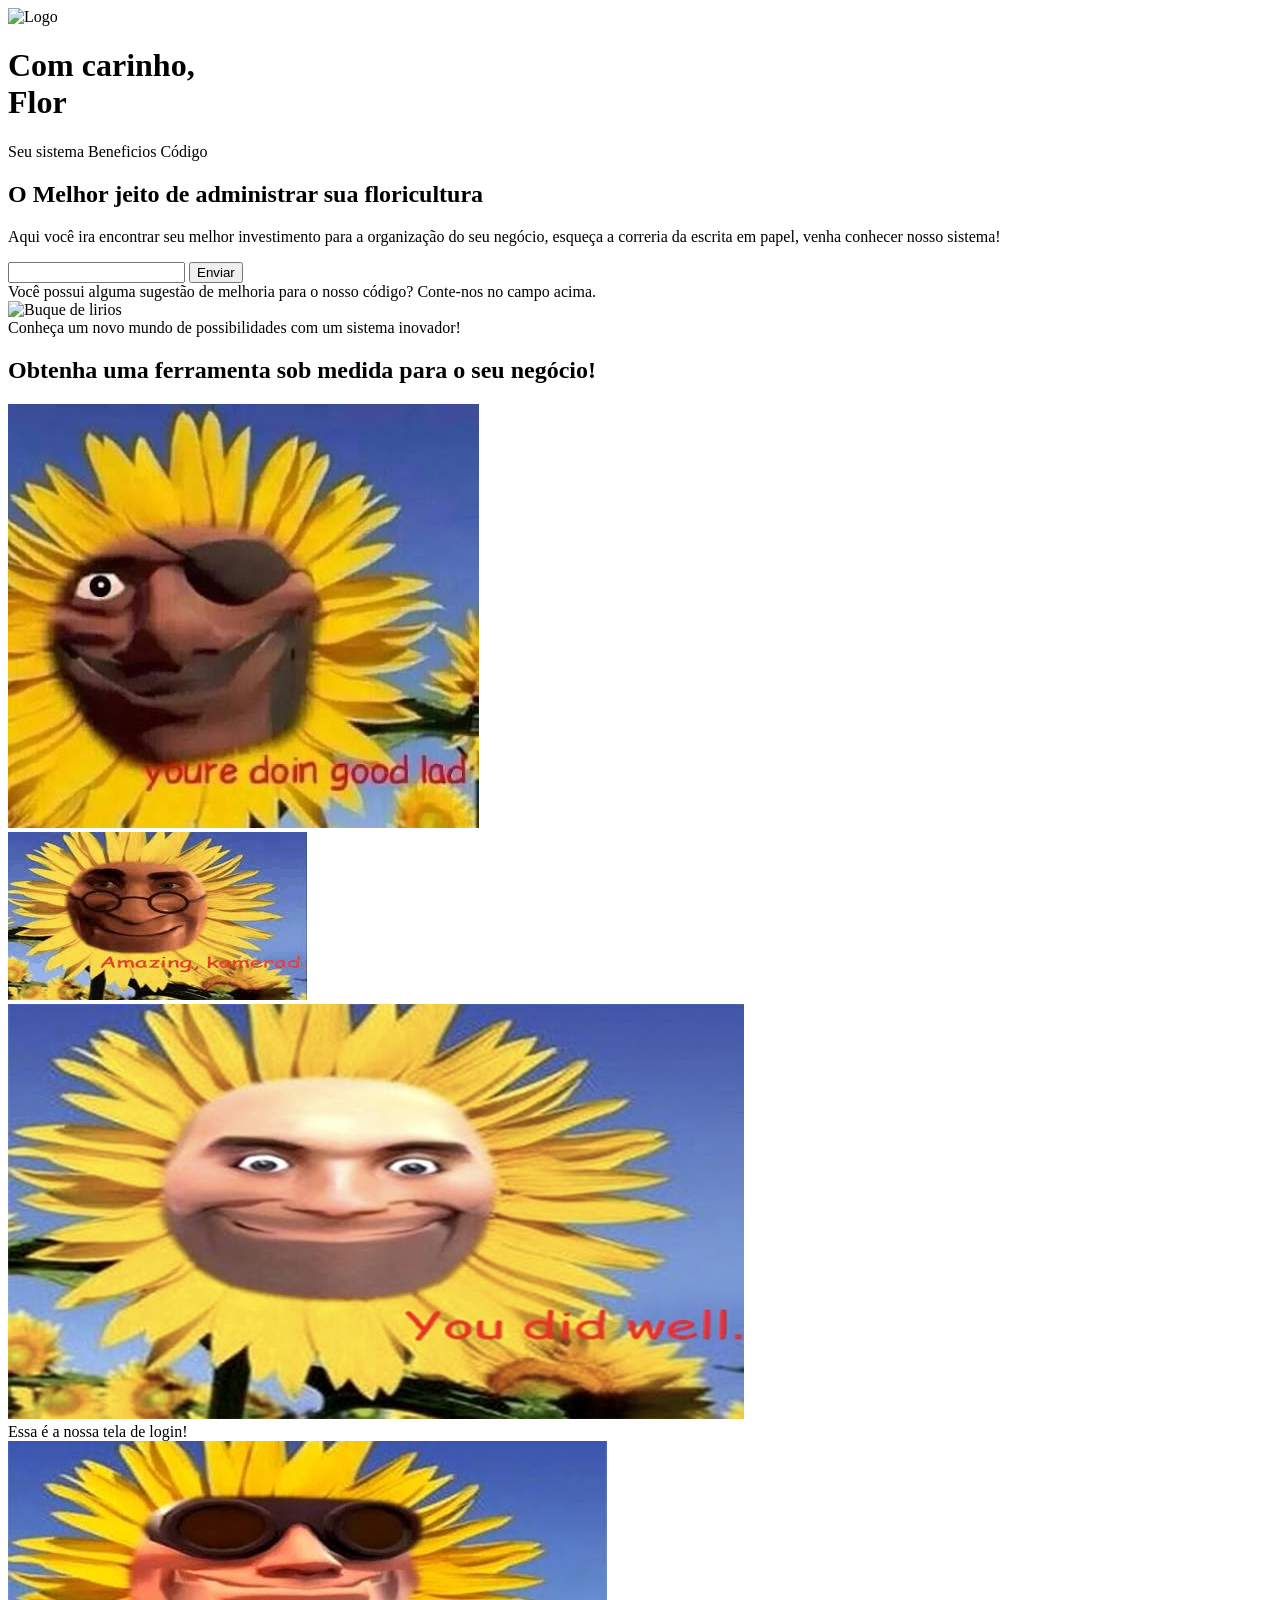
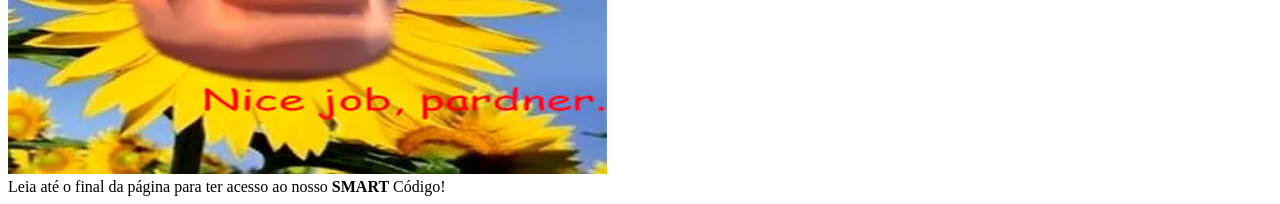
==== landingpage/index.html @ f43333c4 "UPDATE index.html AND landpage.css" ====
<!DOCTYPE html>
<html lang="pt-br">
<head>
    <link rel="stylesheet" href="landpage.css">
    <meta charset="UTF-8">
    <meta name="viewport" content="width=device-width, initial-scale=1.0">
    <title>Com carinho, flor</title>
</head>
<body>
    <header>
      <div class="logo">
        <img src="Rectangle 11.png" alt="Logo">
        <h1>Com carinho,<br> Flor</h1>
      </div>
      <nav>
        <span>Seu sistema</span>
        <span>Beneficios</span>
        <span>Código</span>
      </nav>
      <div></div>
    </header>

    <main>
      <section class="section1">
        <div class="left-beef">
          <h2>O Melhor jeito de administrar sua floricultura</h2>
          <p>
            Aqui você ira encontrar seu melhor investimento para a organização do seu negócio, esqueça a correria da escrita em papel, venha conhecer nosso sistema!
          </p>
          <div class="enviar">
            <input type="text" name="" id="">
            <button>Enviar</button>
          </div>
          <span>Você possui alguma sugestão de melhoria para o nosso código? Conte-nos no campo acima.</span>
        </div>
        <img src="Buque.png" alt="Buque de lirios">
      </section>

      <span class="faixa">Conheça um novo mundo de possibilidades com um sistema inovador!</span>

      <section class="section2">
        <div class="aliamento-horizontal">
          <h2 >Obtenha uma ferramenta sob medida para o seu negócio!</h2>
          <div class="img-conteiner-alt"><img src="placeholders/placeholder.jpg" ></div>
        </div>
        <div class="aliamento-vertical separador-vertical">

          <div class="img-conteiner">
            <img src="placeholders/medic.png">
          </div>
          
          <div class="img-conteiner anchor1">
            <img src="placeholders/placeholder.png">
          </div>

          <div class="back login bg-pecego"> <span>Essa é a nossa tela de login!</span></div>

          <div class="img-conteiner">
            <img src="placeholders/images.jpg">
          </div>
          <div class="back smart">
            <span>Leia até o final da página para ter acesso ao nosso <b>SMART</b> Código!</span>
          </div>
        </div>
      </section>
      <footer>

      </footer>
    </main>
</body>
</html>
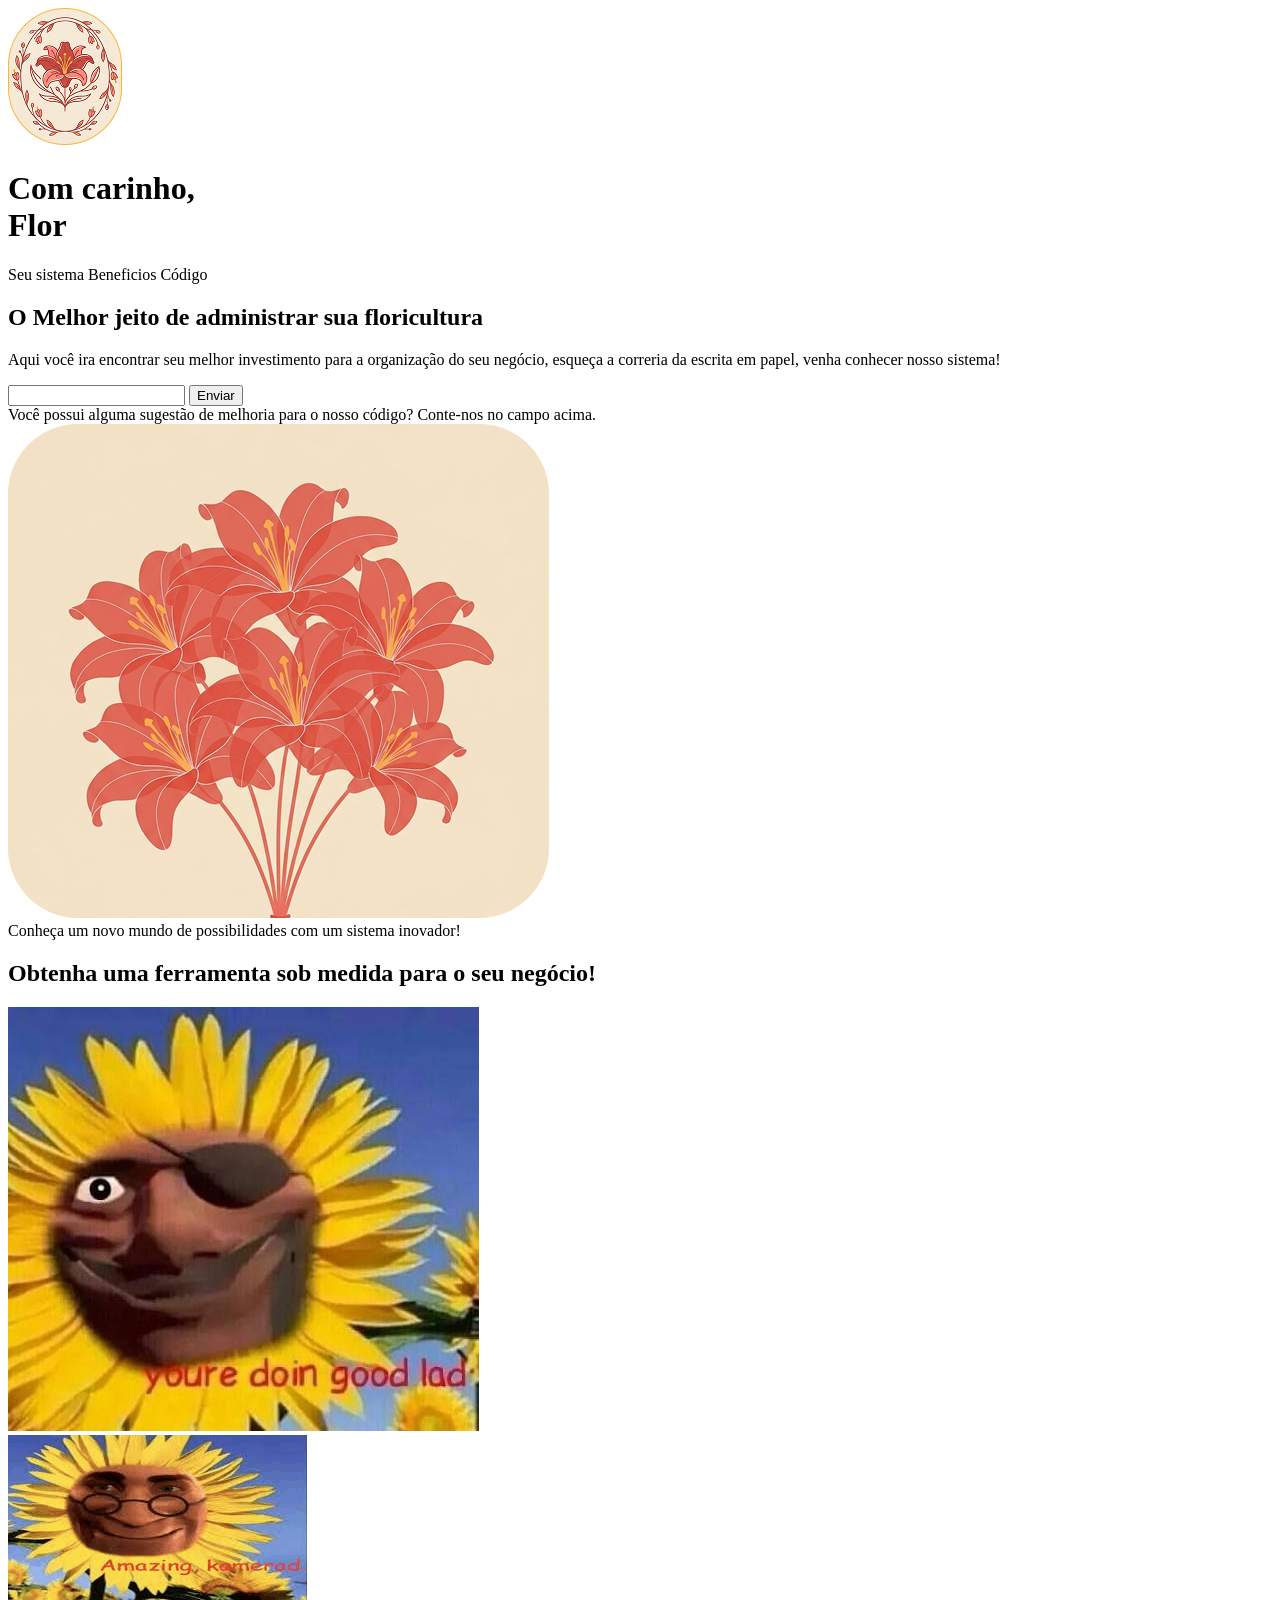
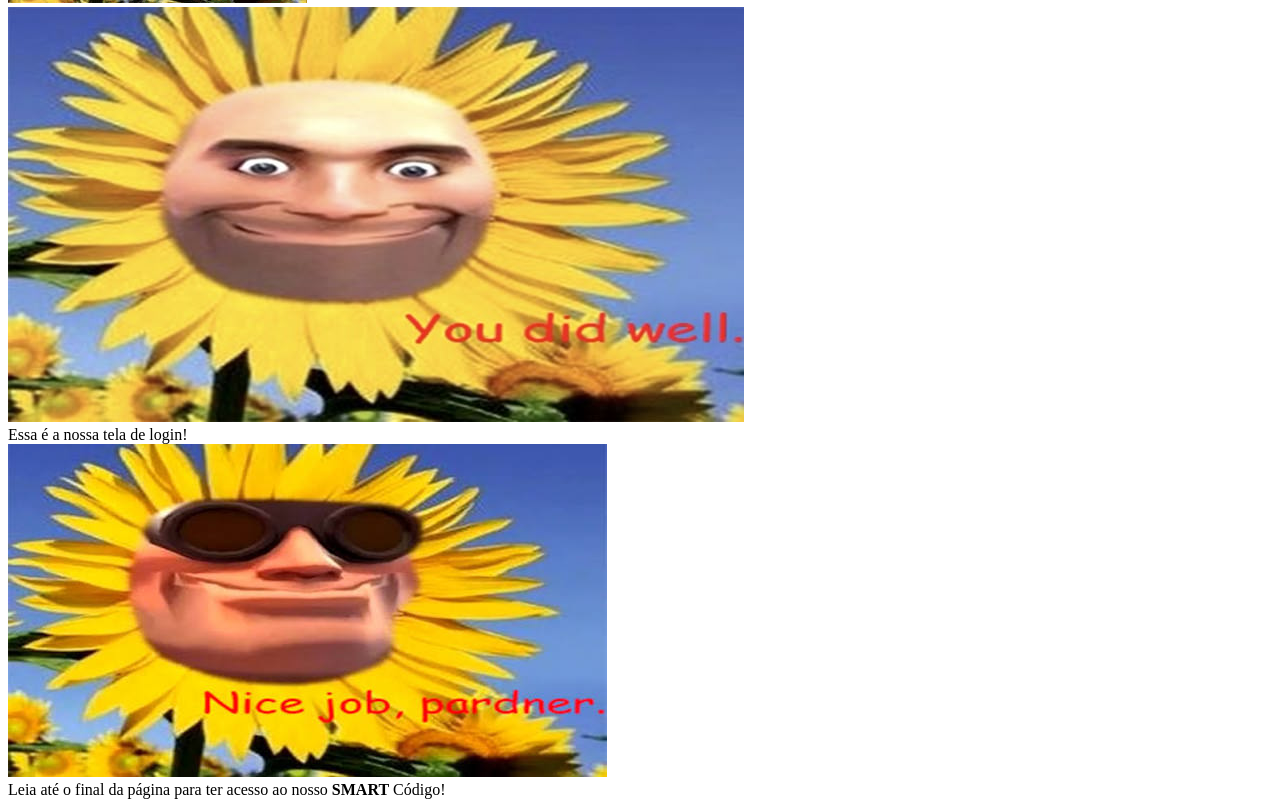
==== commit 21d4ed24: "placeholders" ====
--- a/landingpage/index.html
+++ b/landingpage/index.html
@@ -9,7 +9,7 @@
 <body>
     <header>
       <div class="logo">
-        <img src="Rectangle 11.png" alt="Logo">
+        <img src="images/Rectangle 11.png" alt="Logo">
         <h1>Com carinho,<br> Flor</h1>
       </div>
       <nav>
@@ -33,7 +33,7 @@
           </div>
           <span>Você possui alguma sugestão de melhoria para o nosso código? Conte-nos no campo acima.</span>
         </div>
-        <img src="Buque.png" alt="Buque de lirios">
+        <img src="images/Buque.png" alt="Buque de lirios">
       </section>
 
       <span class="faixa">Conheça um novo mundo de possibilidades com um sistema inovador!</span>
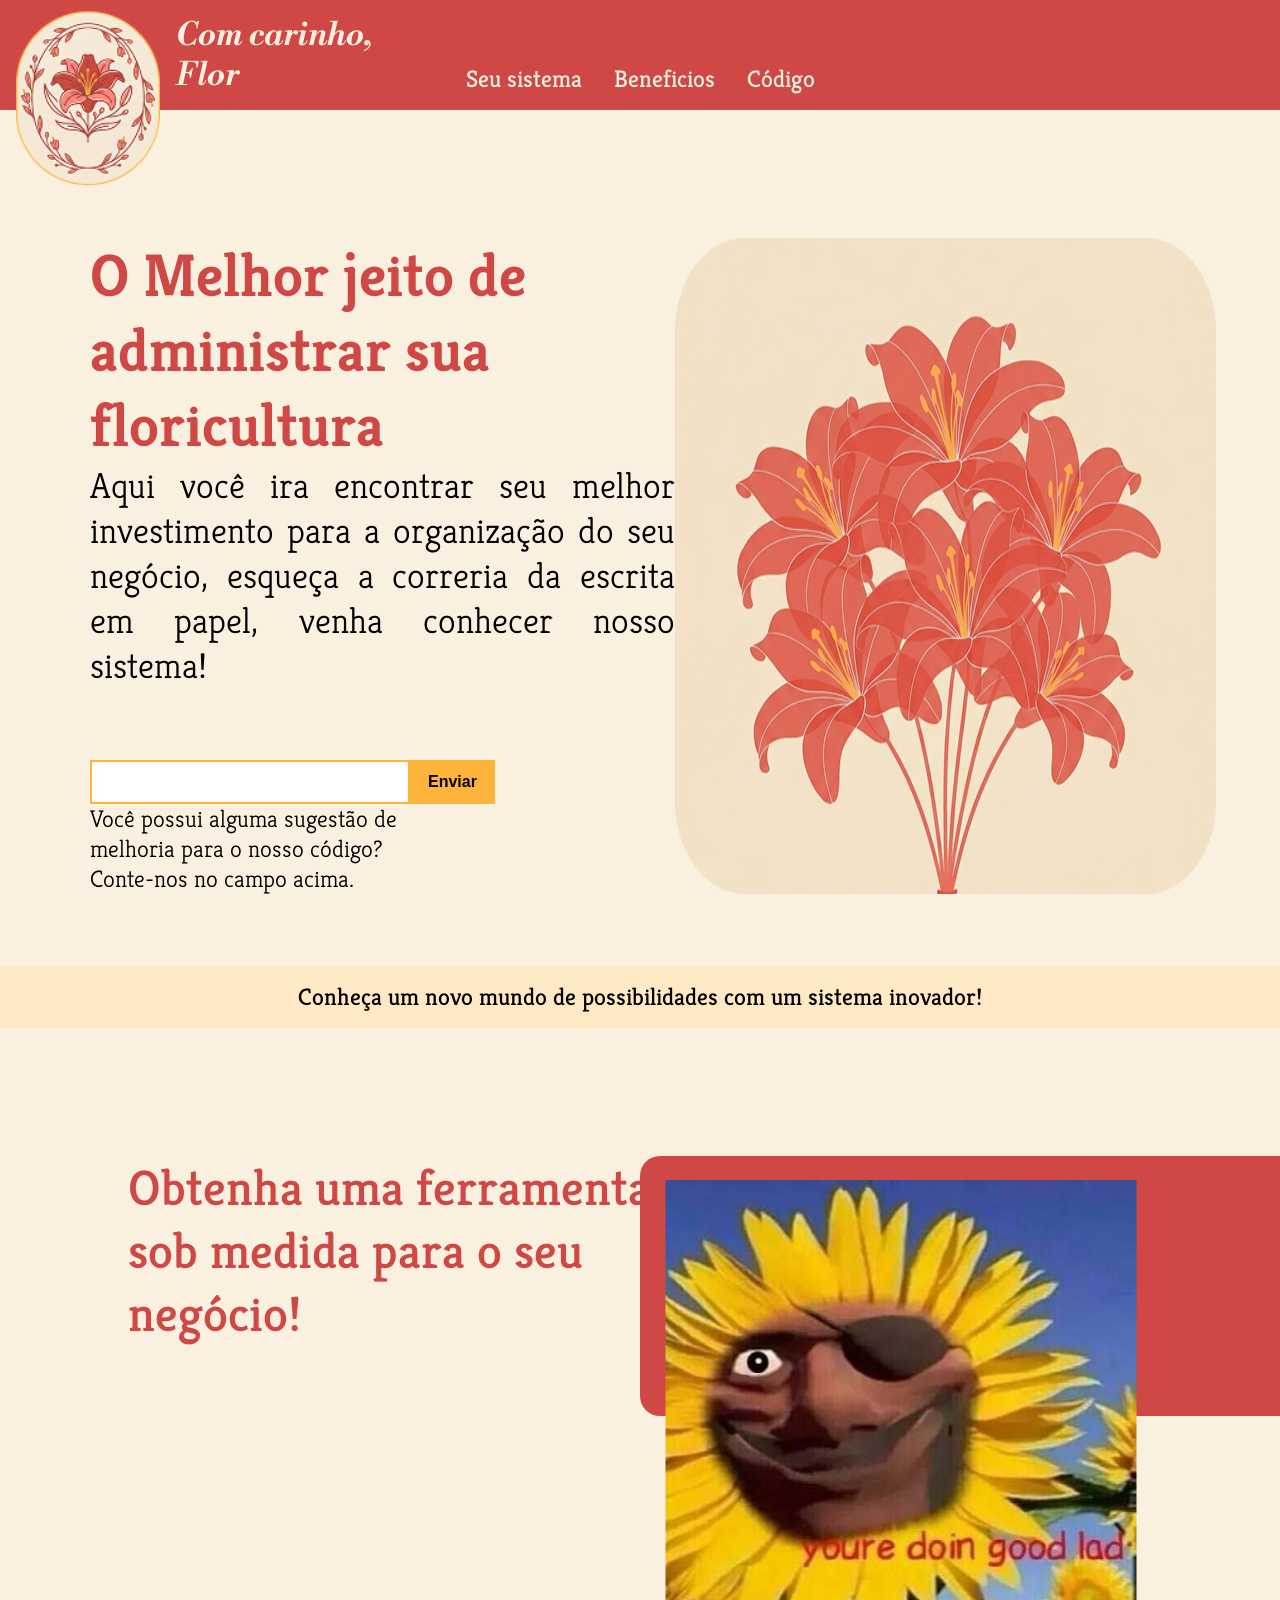
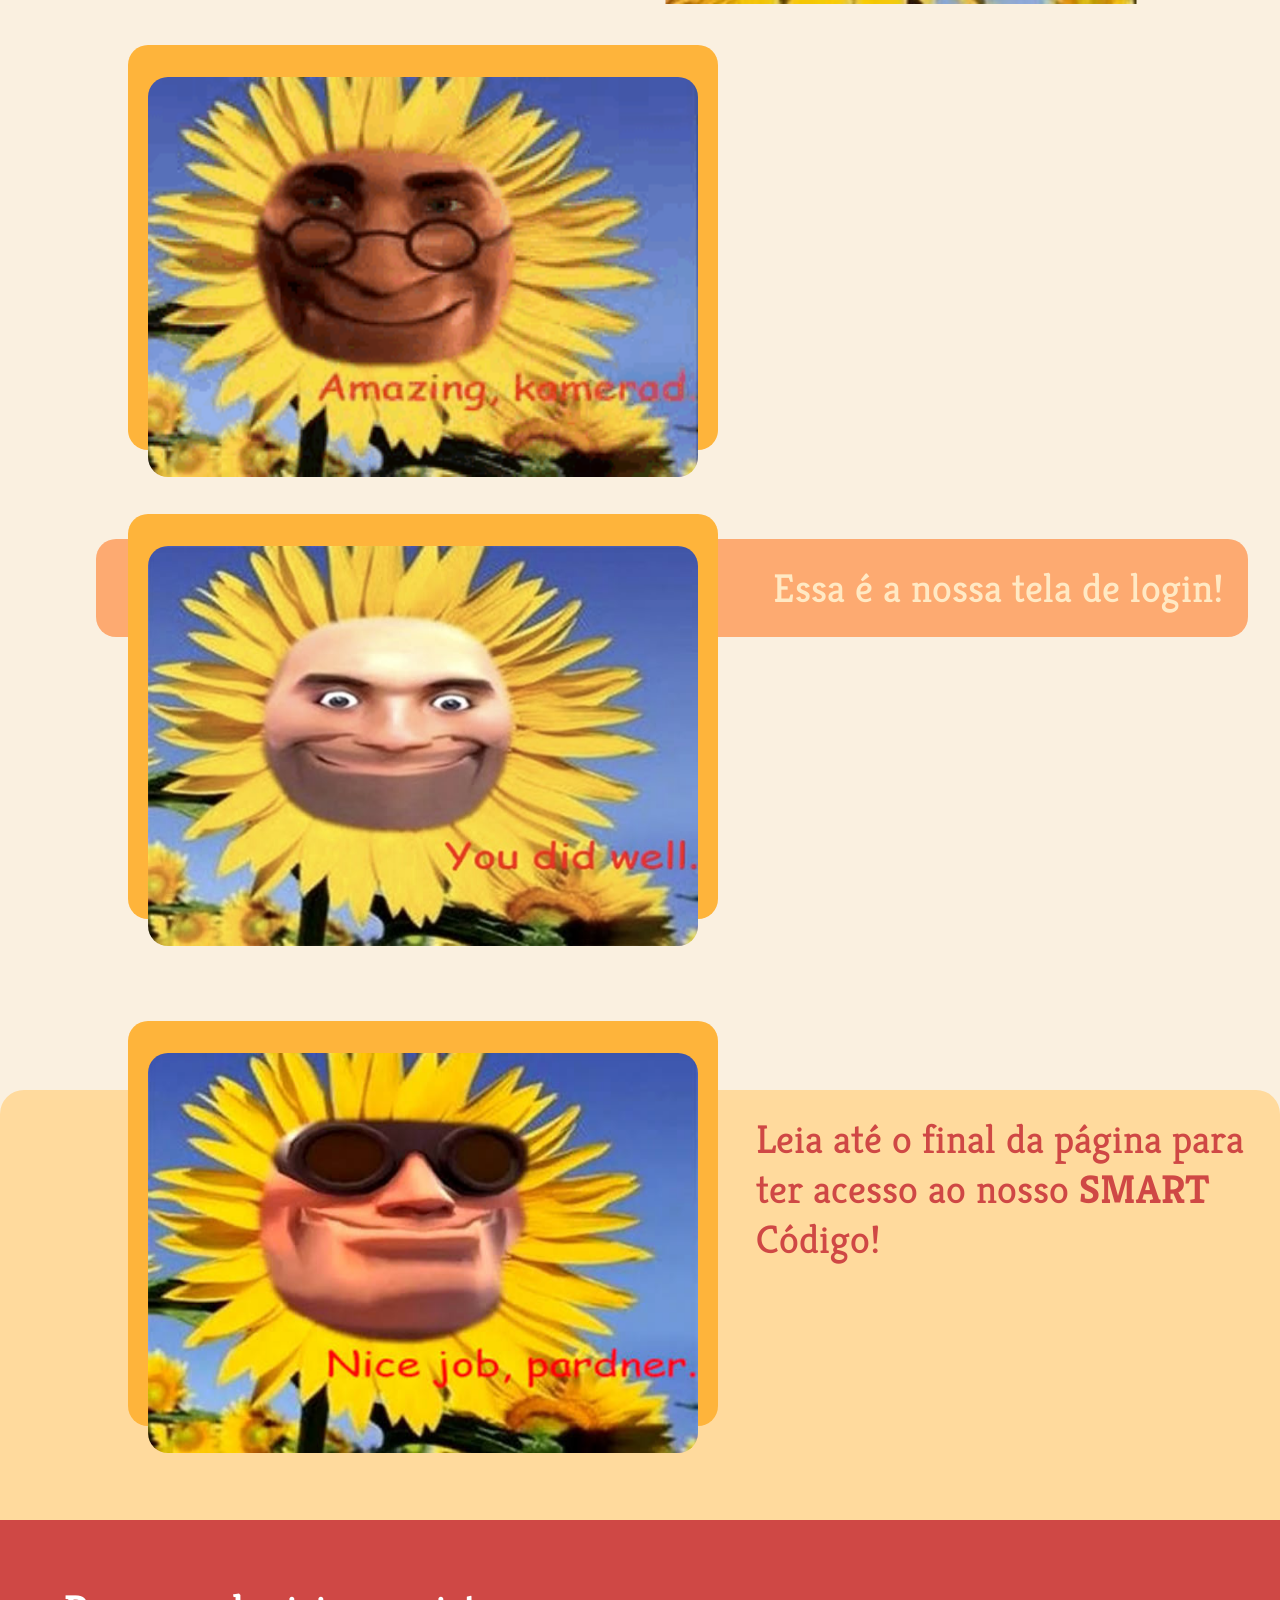
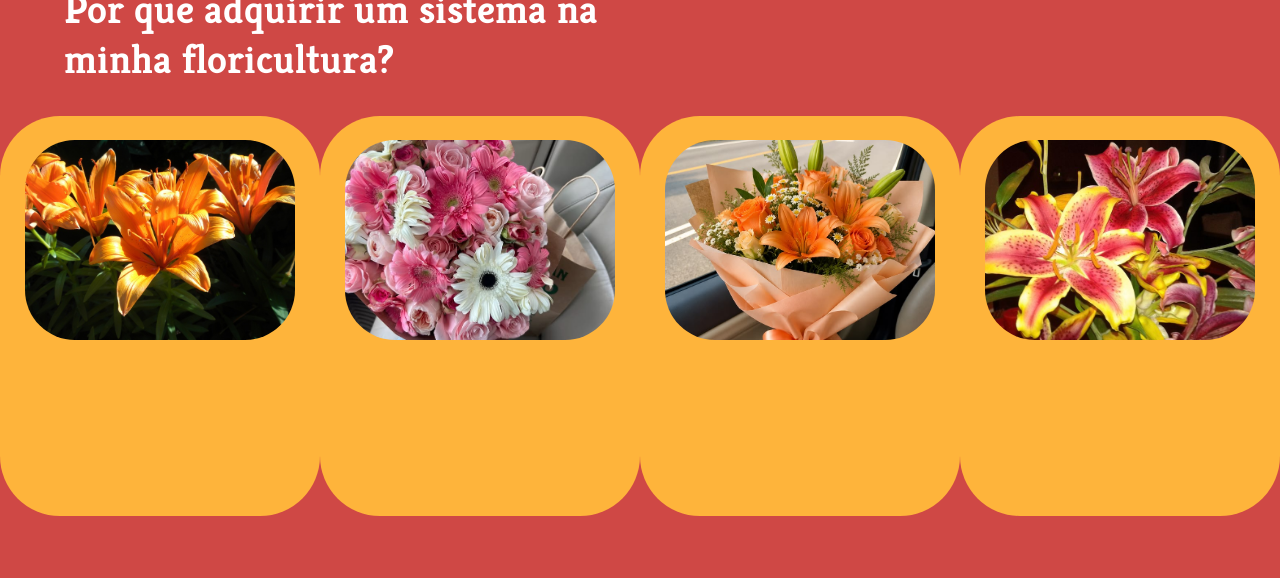
==== commit 147c761c: "section3 feita" ====
--- a/landingpage/index.html
+++ b/landingpage/index.html
@@ -1,7 +1,7 @@
 <!DOCTYPE html>
 <html lang="pt-br">
 <head>
-    <link rel="stylesheet" href="landpage.css">
+    <link rel="stylesheet" href="css/landpage.css">
     <meta charset="UTF-8">
     <meta name="viewport" content="width=device-width, initial-scale=1.0">
     <title>Com carinho, flor</title>
@@ -63,9 +63,15 @@
           </div>
         </div>
       </section>
-      <footer>
-
-      </footer>
+      <section class="section3">
+        <h2>Por que adquirir um sistema na minha floricultura?</h2>
+        <div class="aliamento-horizontal space-around">
+          <div class="card"><img src="images/flores 1.jpg" alt="flores laranjas"></div>
+          <div class="card"><img src="images/flores 2.jpg" alt="flores rosas e amarelas"></div>
+          <div class="card"><img src="images/flores 3.jpg" alt="Buque de flores laranjas"></div>
+          <div class="card"><img src="images/flores 4.jpg" alt="Buque de flores bancas e rosas"></div>
+        </div>
+      </section>
     </main>
 </body>
 </html>
--- a/landingpage/css/landpage.css
+++ b/landingpage/css/landpage.css
@@ -0,0 +1,249 @@
+@import url('https://fonts.googleapis.com/css2?family=Kreon:wght@300..700&display=swap');
+@import url('https://fonts.googleapis.com/css2?family=Kreon:wght@300..700&family=Libre+Bodoni:ital,wght@0,400..700;1,400..700&display=swap');
+* {
+    margin: 0;
+    padding: 0;
+    box-sizing: border-box;
+}
+:root { 
+    --main-color: #CF4845;
+    --bg-color: #FAF0E0;
+    --contrast: #FEB43B;
+    --bg-alt: #FFE9C4;
+    --pecego: #FDAA71;
+    --bg-3: #FFDA9D;
+}
+
+body{
+    display: flex;
+    flex-direction: column;
+    width: 100vw;
+    background-color: var(--bg-color);
+    font-family: Kreon;
+}
+header {
+    background-color: var(--main-color);
+    padding: 16px;
+    color: var(--bg-color);
+    display: flex;
+    flex-direction: row;
+}
+.logo {
+    display: flex;
+    flex-direction: row;
+    align-items: center;
+    gap: 16px;
+    font-family: 'Libre bodoni';
+    font-size: 2rem;
+    height: 78px;
+    font-style: italic;
+}
+h1 {
+    font-style: inherit;
+    font-size: inherit;
+}
+.logo img{
+    width: 144px;
+    transform: translateY(25%)
+}
+header nav {
+    display: flex;
+    gap: 32px;
+    font-size: 1.5rem;
+    align-items: end;
+    margin-right: auto;
+    margin-left: auto;
+}
+header div {
+    min-width: 356px;
+}
+.section1 {
+    color: black;
+    display: flex;
+    flex-direction: row;
+    padding-left: 90px;
+    padding-top: 128px;
+    padding-bottom: 72px;
+}
+.section1 .left-beef {
+    width: 50vw;
+}
+.left-beef h2 {
+    font-size: 60px;
+    color: var(--main-color);
+    width: 100%;
+}
+.left-beef p {
+    font-size: 2.25rem;
+    font-weight: 300;
+    width: 100%;
+    text-align: justify;
+}
+.enviar {
+    display: flex;
+    align-items: center;
+    margin-top: 72px;
+}
+.enviar input {
+    font-size: 1rem;
+    border-radius: 0%;
+    border-style: solid;
+    border-color: var(--contrast);
+    padding: 8px;
+    height: 1.5rem;
+    box-sizing: content-box;
+    width: 300px;
+}
+.enviar button {
+    background-color: var(--contrast);
+    display: inline-block;
+    box-sizing: content-box;
+    height: 1.5rem;
+    font-size: 1rem;
+    padding: 8px 16px 8px 16px;
+    border: var(--contrast) solid 2px;
+    font-weight: 700;
+}
+.section1 img {
+    margin-right: 64px;
+    margin-left: auto;
+}
+.section1 span {
+    font-size: 1.5rem;
+    font-weight: 300;
+    width: 60%;
+    display: inline-block;
+}
+.faixa {
+    text-align: center;
+    width: 100%;
+    display: inline-block;
+    background-color: var(--bg-alt);
+    padding: 1rem;
+    font-size: 1.5rem;
+}
+.section2 h2{
+    font-size: 50px;
+    width: 585px;
+    font-weight: 500;
+    margin-left: 128px;
+    margin-top: 128px;
+    color: var(--main-color);
+}
+.aliamento-horizontal {
+    display: flex;
+    flex-direction: row;   
+}
+.img-conteiner-alt {
+    width: 50vw;
+    display: block;
+    background-color: var(--main-color);
+    margin-top: 128px;
+    border-radius: 20px 0px 0px 20px;
+    position: absolute;
+    right: 0px;
+    height: 260px;
+    padding: 24px;
+}
+.img-conteiner-alt img {
+    position: relative;
+    left: 40%;
+    transform: translateX(-50%);
+}
+.bg-pecego {
+    background-color: var(--pecego);
+    color: var(--bg-alt);
+}
+.img-conteiner {
+    height: 405px;
+    width: 590px;
+    background-color: var(--contrast);
+    margin-left: 128px;
+    border-radius: 20px;
+}
+.separador-vertical {
+    margin-top: 300px;
+}
+.back {
+    z-index: -100;
+}
+.aliamento-vertical {
+    display: flex;
+    flex-direction: column;
+    gap: 64px;
+}
+.anchor1 {
+    anchor-name: "anchor1";
+}
+.login {
+    position-anchor: "anchor1";
+    position: relative;
+    width: 90vw;
+    left: -32px;
+    transform: translateY(100%);
+    text-align: right;
+    font-size: 40px;
+    padding: 24px;
+    border-radius: 20px;
+    bottom: 480px;
+    margin-bottom: -62px;
+    margin-top: -62px;
+    margin-left: 128px;
+}
+.img-conteiner img{
+    width: 550px;
+    height: 400px;
+    position: relative;
+    top: 32px;
+    left: 50%;
+    transform: translateX(-50%);
+    border-radius: 20px;
+}
+.smart {
+    position: relative;
+    width: 100vw;
+    background-color: var(--bg-3);
+    font-size: 40px;
+    padding: 24px;
+    border-radius: 24px 24px 0px 0px;
+    height: 430px;
+    bottom: 400px;
+    margin-bottom: -400px;
+}
+.smart span {
+    width: 500px;
+    display: block;
+    float: right;
+    color: var(--main-color);
+}
+.section3 {
+    height: 658px;
+    background-color: var(--main-color);
+    padding-top: 64px;
+}
+.section3 h2 {
+    color: white;
+    font-size: 2.5rem;
+    width: 50%;
+    font-weight: 700;
+    margin-left: 64px;
+    margin-bottom: 32px;
+}
+.card {
+    background-color: var(--contrast);
+    border-radius: 60px;
+    height: 400px;
+    width: 324px;
+    display: flex;
+    justify-content: center;
+}
+.card img {
+    border-radius: 50px;
+    height: 200px;
+    width: 270px;
+    object-fit: cover;
+    margin-top: 24px;
+}
+.space-around {
+    justify-content: space-around;
+}
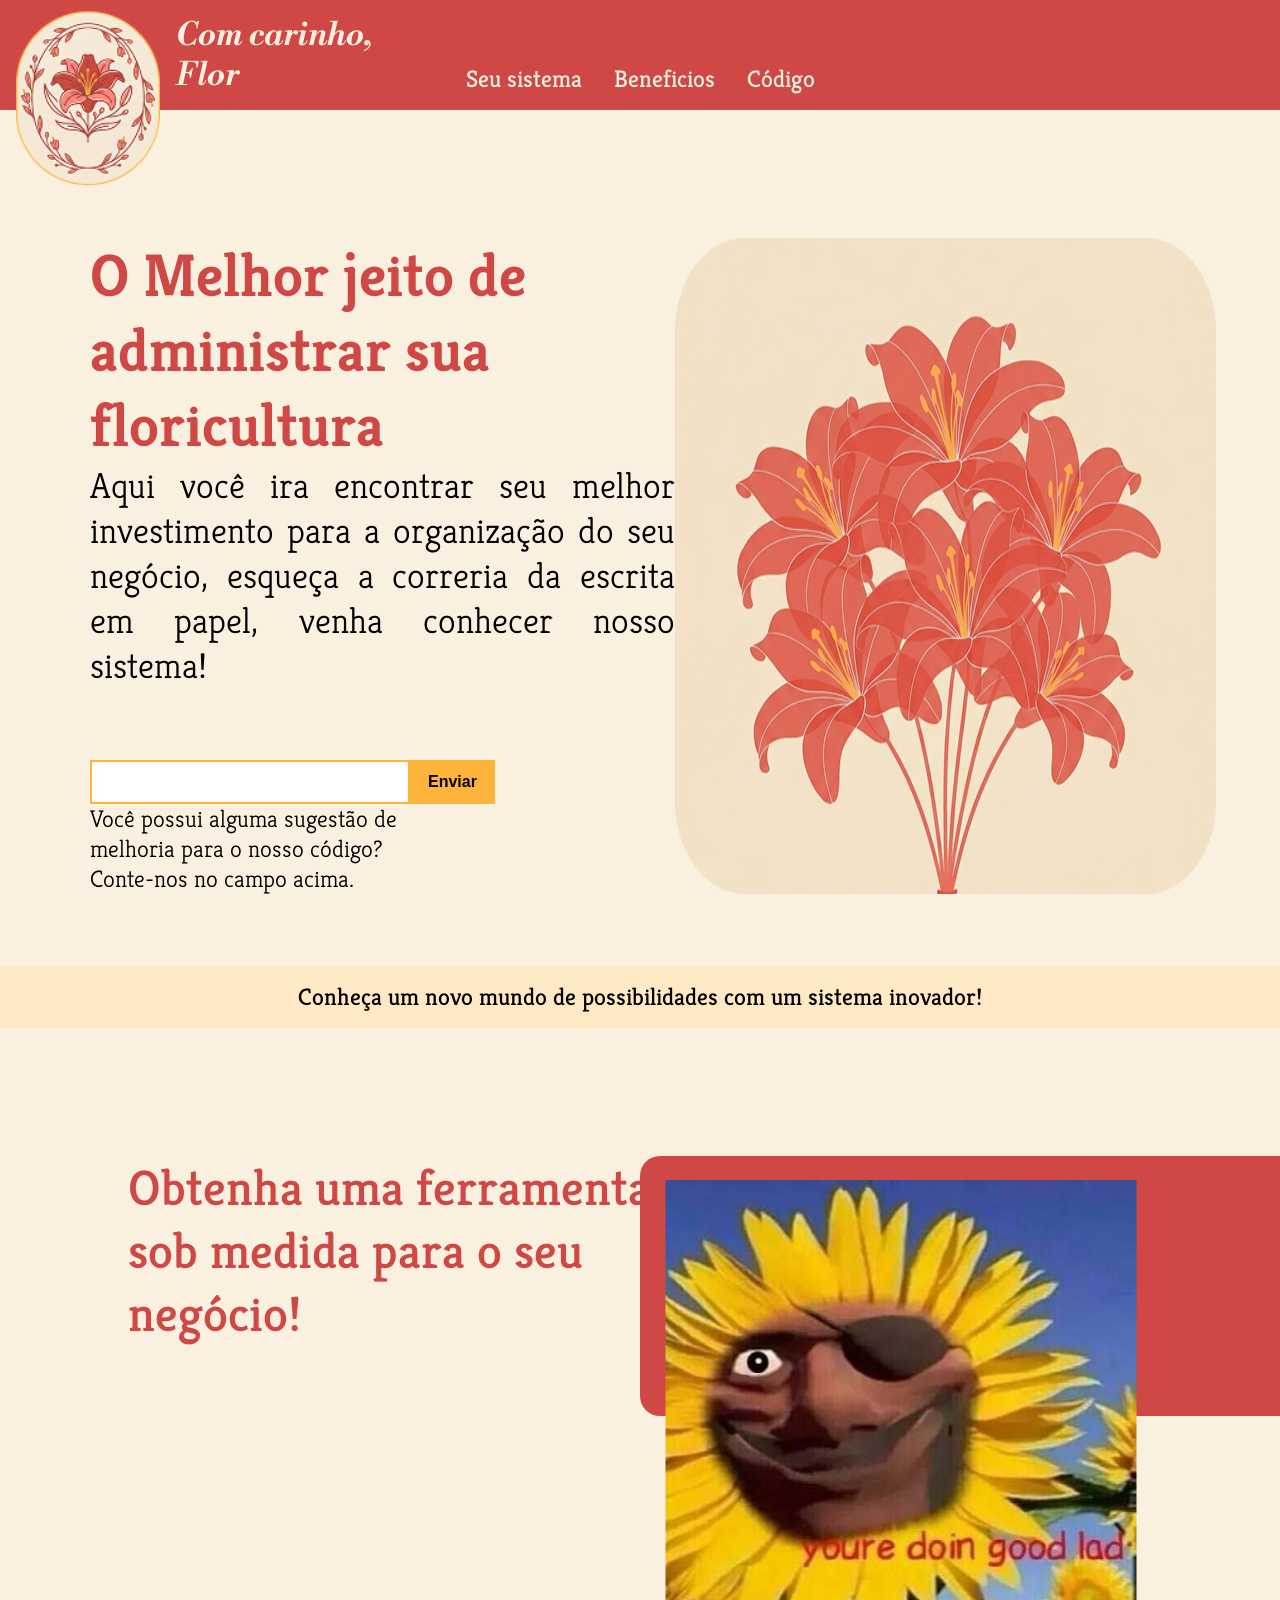
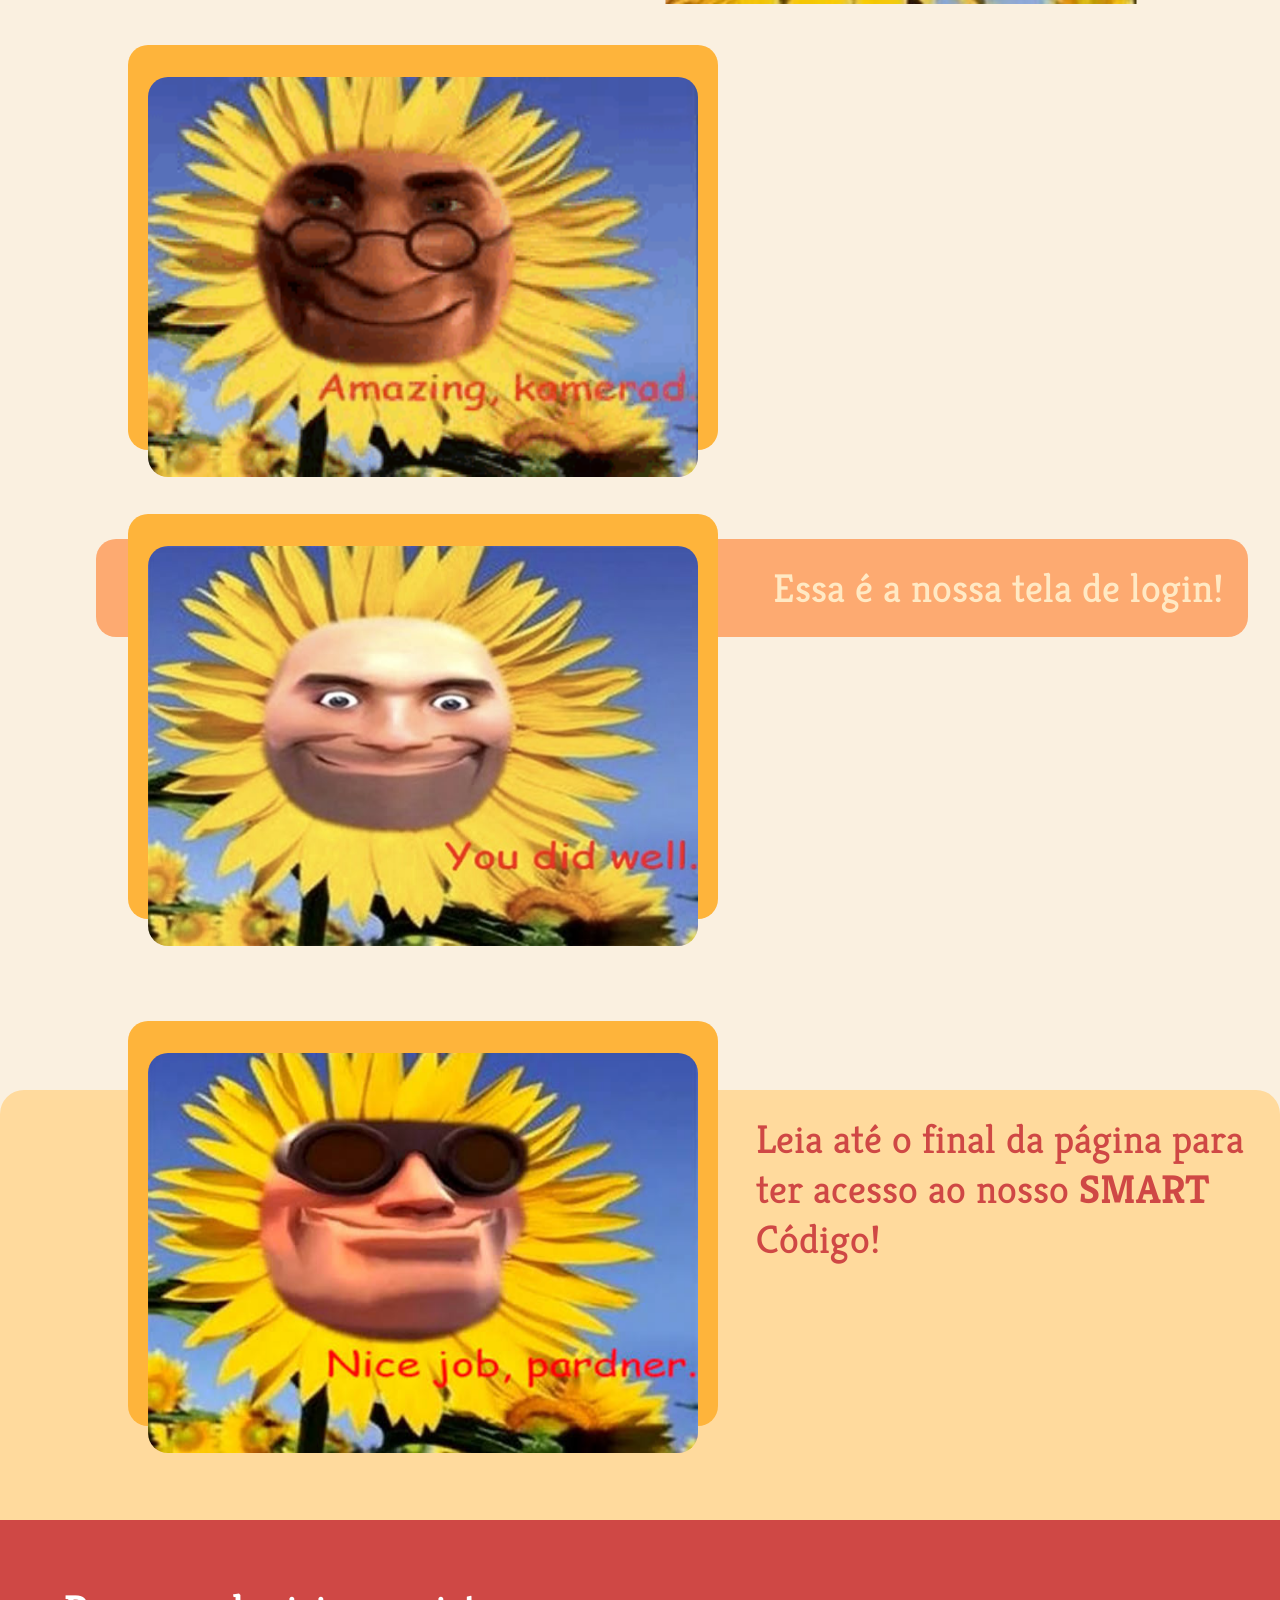
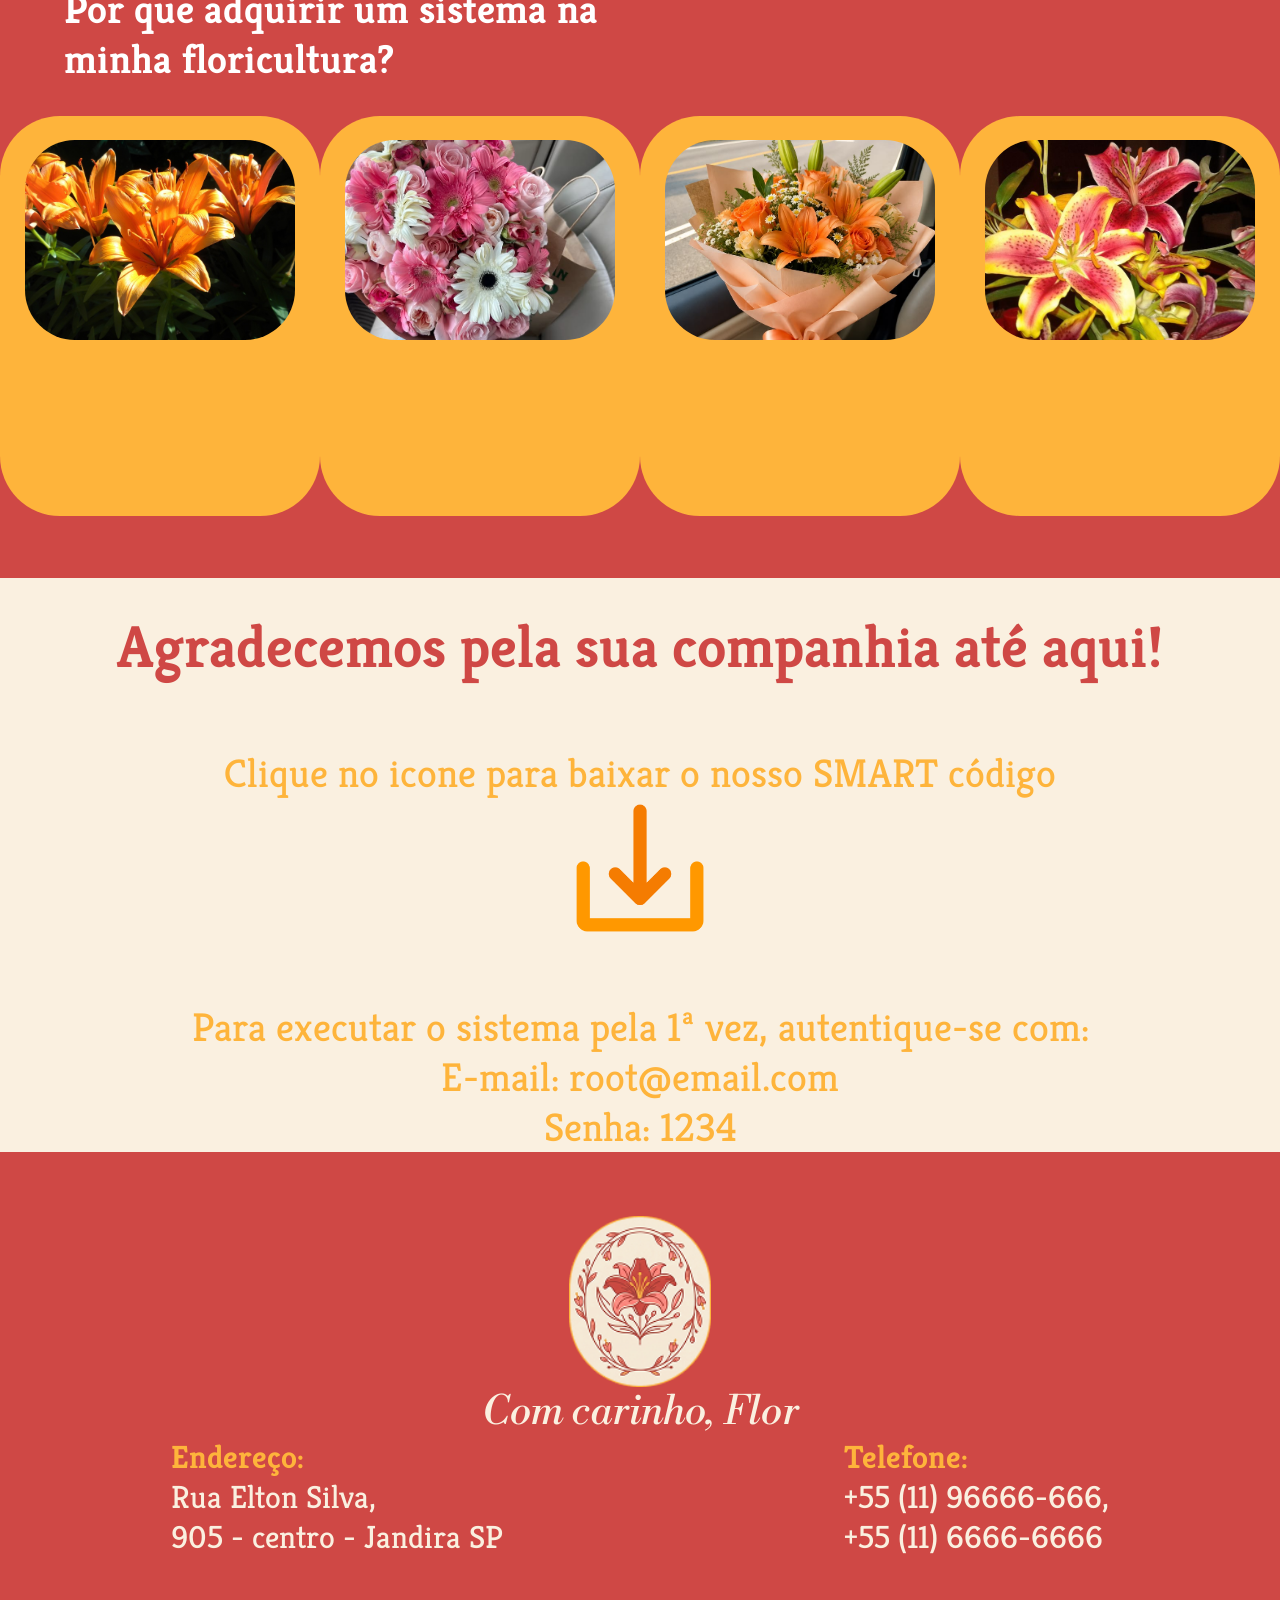
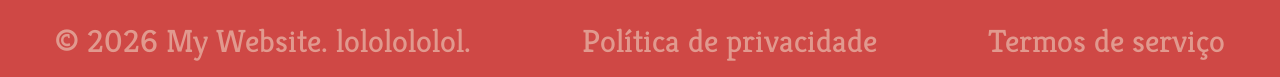
==== commit 59028c59: "fotter" ====
--- a/landingpage/index.html
+++ b/landingpage/index.html
@@ -9,7 +9,7 @@
 <body>
     <header>
       <div class="logo">
-        <img src="images/Rectangle 11.png" alt="Logo">
+        <img src="images/logo.png" alt="Logo">
         <h1>Com carinho,<br> Flor</h1>
       </div>
       <nav>
@@ -63,6 +63,7 @@
           </div>
         </div>
       </section>
+
       <section class="section3">
         <h2>Por que adquirir um sistema na minha floricultura?</h2>
         <div class="aliamento-horizontal space-around">
@@ -72,6 +73,27 @@
           <div class="card"><img src="images/flores 4.jpg" alt="Buque de flores bancas e rosas"></div>
         </div>
       </section>
+
+      <section class="section4">
+        <h2>Agradecemos pela sua companhia até aqui!</h2>
+        <span>Clique no icone para baixar o nosso SMART código</span>
+        <img class="download" src="images/download.png" alt="download">
+        <span>Para executar o sistema pela 1ª vez, autentique-se com:</span>
+        <span>E-mail: root@email.com <br>Senha: 1234</span>
+      </section>
     </main>
+    <footer>
+      <img src="images/logo.png" alt="logo">
+      <span class="nome">Com carinho, Flor</span>
+      <div class="aliamento-horizontal space-around">
+        <span><b>Endereço:</b><br>Rua Elton Silva, <br>905 - centro - Jandira SP</span>
+        <span><b>Telefone:</b><br>+55 (11) 96666-666, <br>+55 (11) 6666-6666</span>
+      </div>
+      <div class="aliamento-horizontal space-around">
+        <span class="small-text">© 2026 My Website. lololololol.</span>
+        <span class="small-text">Política de privacidade</span>
+        <span class="small-text">Termos de serviço</span>
+      </div>
+    </footer>
 </body>
 </html>
--- a/landingpage/css/landpage.css
+++ b/landingpage/css/landpage.css
@@ -246,4 +246,54 @@
 }
 .space-around {
     justify-content: space-around;
+    width: 100%;
+}
+.section4 {
+    display: flex;
+    align-items: center;
+    color: var(--contrast);
+    flex-direction: column;
+    text-align: center;
+}
+.section4 h2 {
+    margin-top: 32px;
+    font-size: 59px;
+    font-weight: 700;
+    color: var(--main-color);
+    margin-bottom: 64px;
+}
+.section4 span {
+    font-size: 2.5rem;
+}
+.download {
+    height: 140px;
+    width: 140px;
+    margin-bottom: 64px;
+}
+footer {
+    background-color: var(--main-color);
+    display: flex;
+    align-items: center;
+    flex-direction: column;
+    padding-top: 64px;
+    color: var(--bg-color);
+    font-size: 2rem;
+}
+footer img {
+    width: 142px;
+}
+.nome {
+    font-family: 'Libre bodoni';
+    font-size: 2.5rem;
+    font-style: italic;
+    color: var(--bg-color);
+}
+footer b {
+    font-weight: 700;
+    color: var(--contrast);
+}
+.small-text {
+    color: #F4E9D880;
+    margin-top: 64px;
+    margin-bottom: 16px;
 }
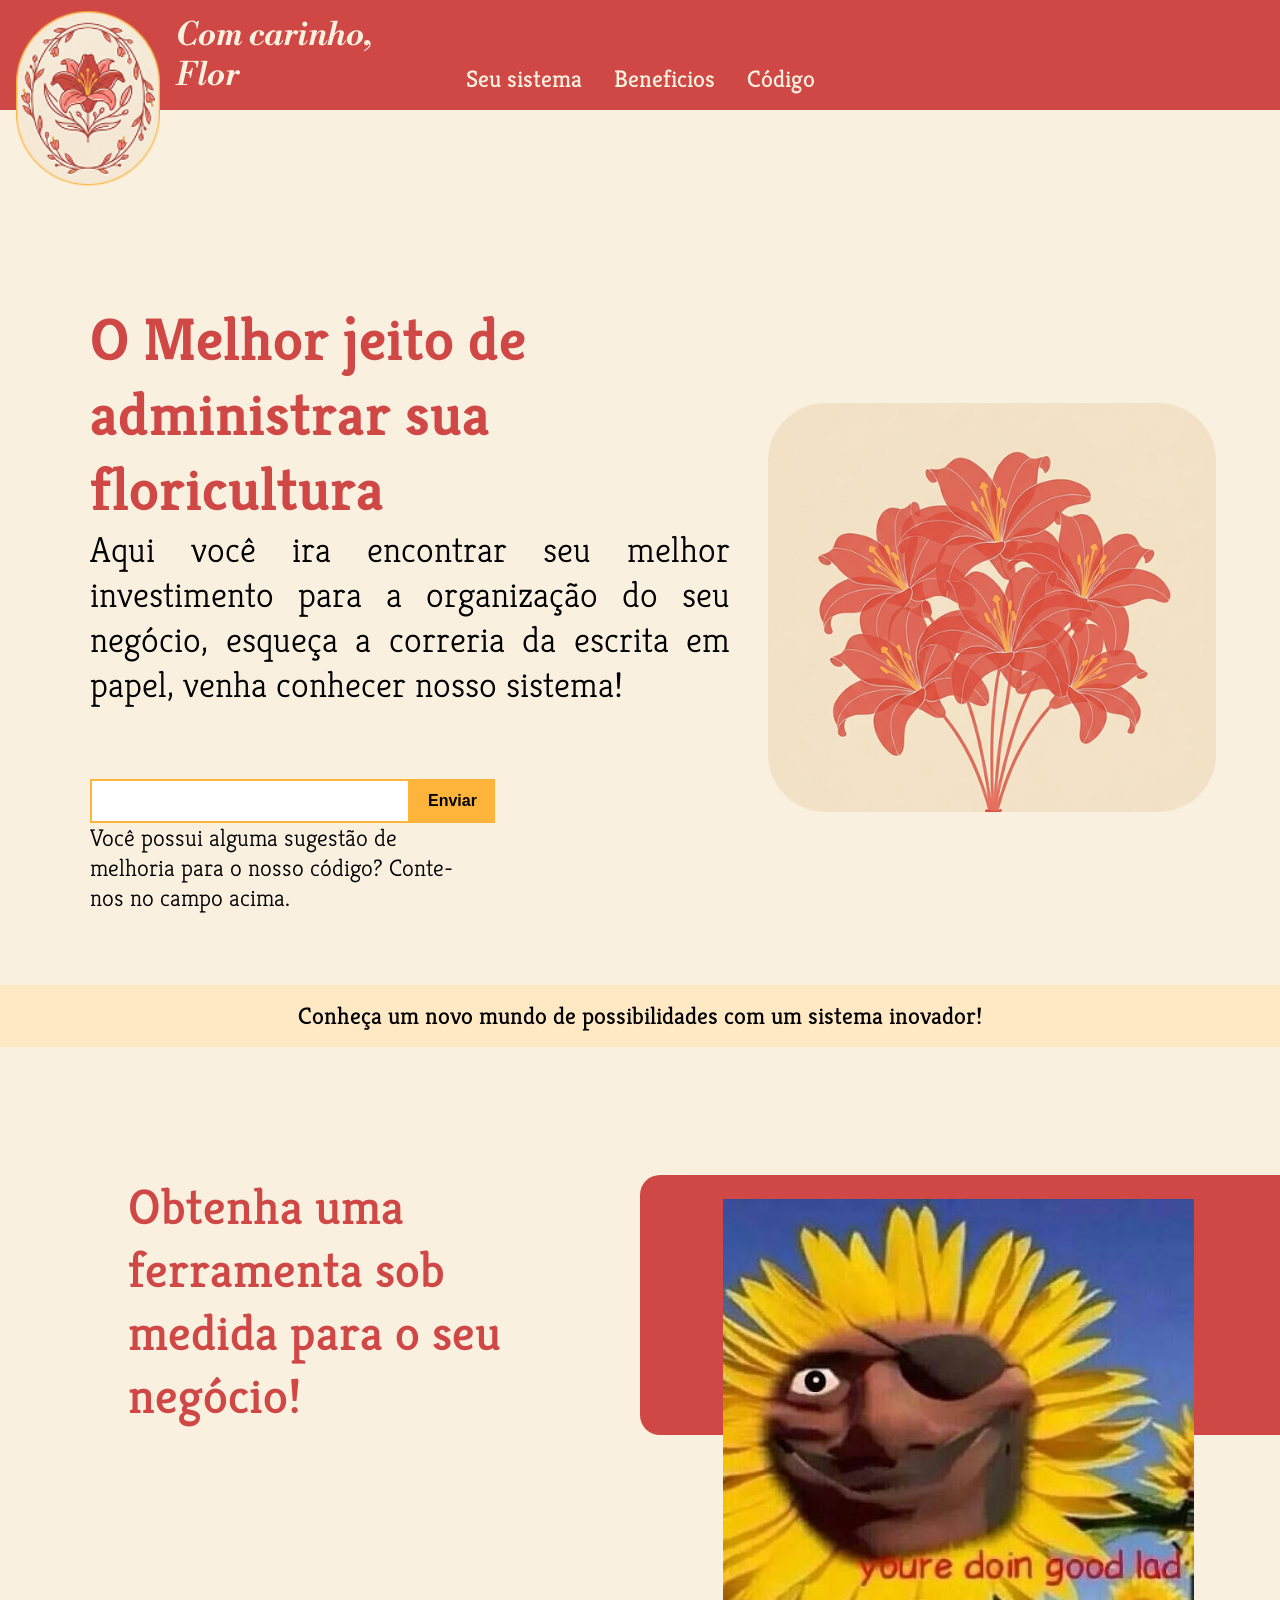
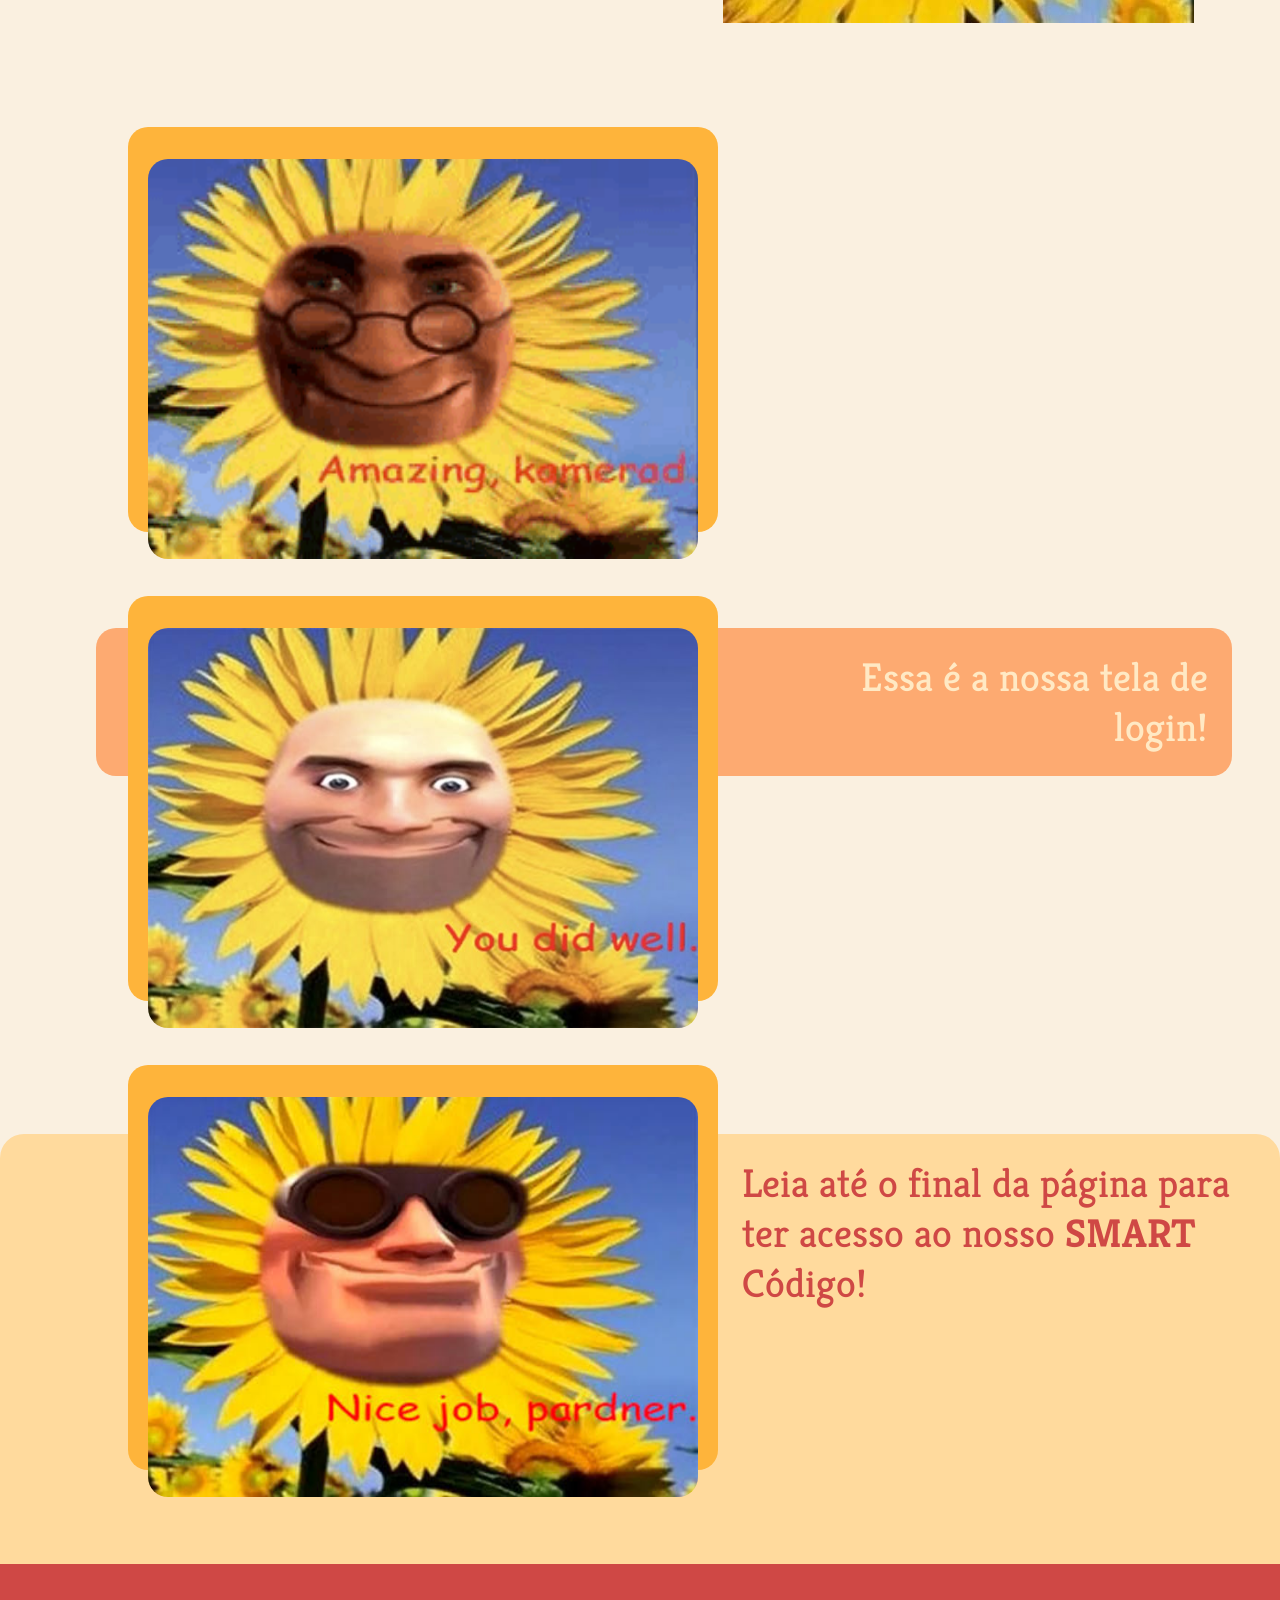
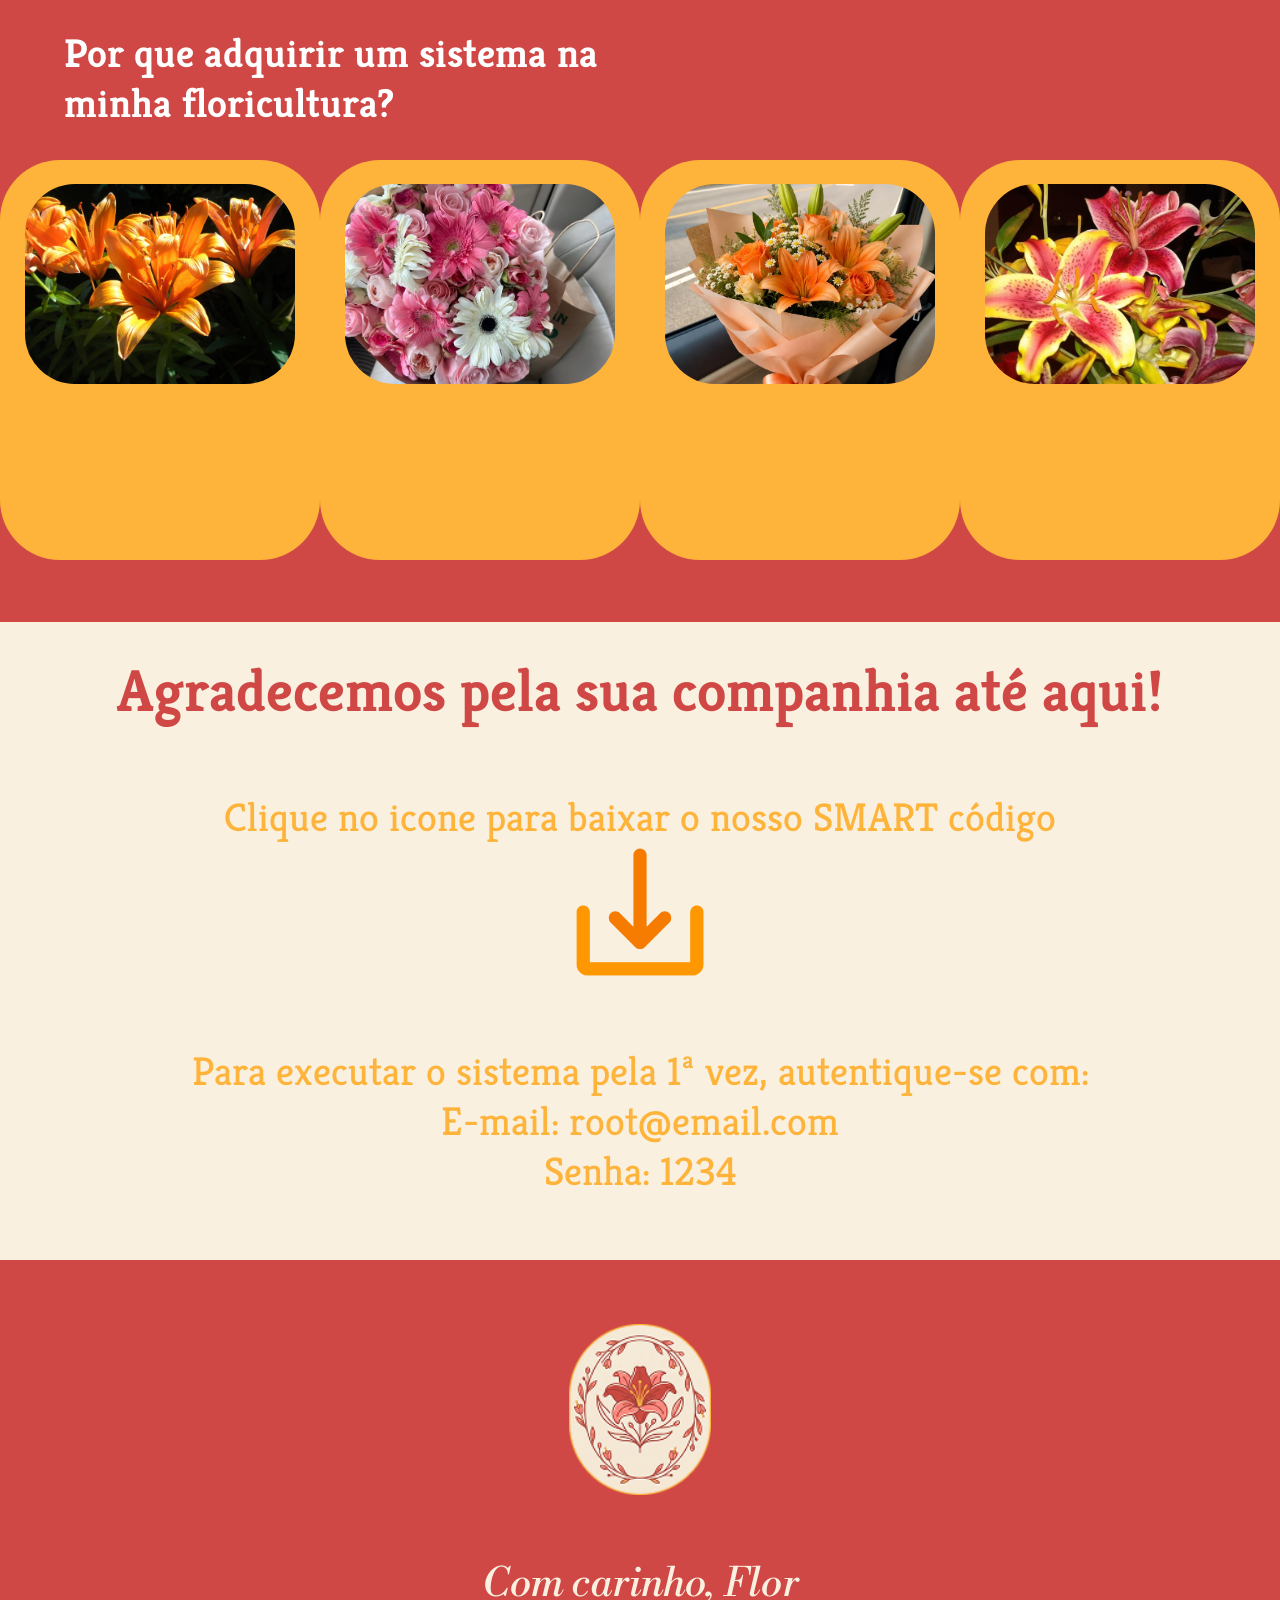
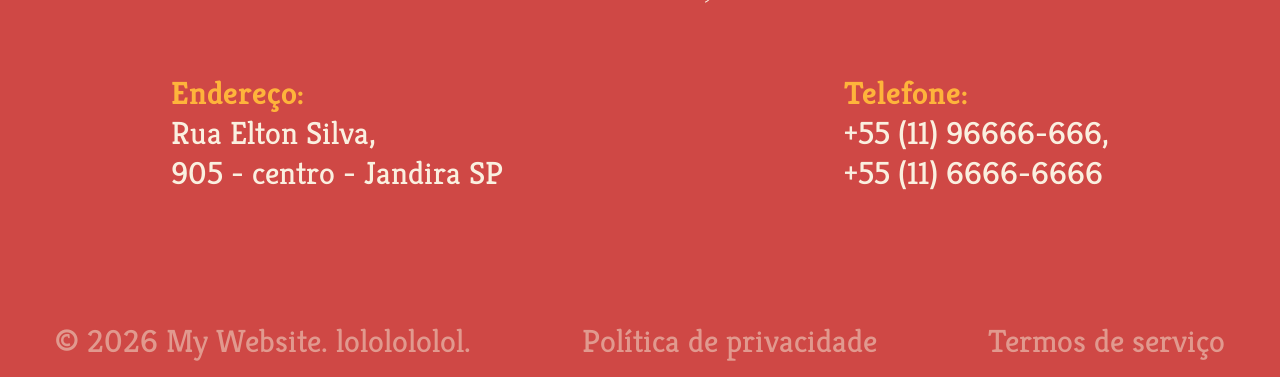
==== commit b09f5f43: "responsivo em progresso" ====
--- a/landingpage/index.html
+++ b/landingpage/index.html
@@ -2,11 +2,14 @@
 <html lang="pt-br">
 <head>
     <link rel="stylesheet" href="css/landpage.css">
+    <link rel="stylesheet" href="css/footer.css">
+    <link rel="stylesheet" href="css/header.css">
+    <link rel="stylesheet" href="css/responsivo.css".css">
     <meta charset="UTF-8">
     <meta name="viewport" content="width=device-width, initial-scale=1.0">
     <title>Com carinho, flor</title>
 </head>
-<body>
+<body class="aliamento-vertical">
     <header>
       <div class="logo">
         <img src="images/logo.png" alt="Logo">
@@ -21,7 +24,7 @@
     </header>
 
     <main>
-      <section class="section1">
+      <section class="section1 aliamento-horizontal">
         <div class="left-beef">
           <h2>O Melhor jeito de administrar sua floricultura</h2>
           <p>
@@ -39,7 +42,7 @@
       <span class="faixa">Conheça um novo mundo de possibilidades com um sistema inovador!</span>
 
       <section class="section2">
-        <div class="aliamento-horizontal">
+        <div class="aliamento-horizontal mobile-vertical">
           <h2 >Obtenha uma ferramenta sob medida para o seu negócio!</h2>
           <div class="img-conteiner-alt"><img src="placeholders/placeholder.jpg" ></div>
         </div>
@@ -51,10 +54,10 @@
           
           <div class="img-conteiner anchor1">
             <img src="placeholders/placeholder.png">
+            <div class="back login bg-pecego"> <span>Essa é a nossa tela de login!</span></div>
           </div>
 
-          <div class="back login bg-pecego"> <span>Essa é a nossa tela de login!</span></div>
-
+          
           <div class="img-conteiner">
             <img src="placeholders/images.jpg">
           </div>
@@ -82,7 +85,7 @@
         <span>E-mail: root@email.com <br>Senha: 1234</span>
       </section>
     </main>
-    <footer>
+    <footer class="aliamento-vertical">
       <img src="images/logo.png" alt="logo">
       <span class="nome">Com carinho, Flor</span>
       <div class="aliamento-horizontal space-around">
--- a/landingpage/css/landpage.css
+++ b/landingpage/css/landpage.css
@@ -12,55 +12,46 @@
     --bg-alt: #FFE9C4;
     --pecego: #FDAA71;
     --bg-3: #FFDA9D;
+    --margin-left-padrao: 128px;
+}
+
+/* classes comuns */
+
+.aliamento-horizontal {
+    display: flex;
+    flex-direction: row;   
+}
+.aliamento-vertical {
+    display: flex;
+    flex-direction: column;
+    gap: 64px;
+}
+.space-around {
+    justify-content: space-around;
+    width: 100%;
+}
+.bg-pecego {
+    background-color: var(--pecego);
+    color: var(--bg-alt);
 }
 
 body{
-    display: flex;
-    flex-direction: column;
     width: 100vw;
     background-color: var(--bg-color);
     font-family: Kreon;
 }
-header {
-    background-color: var(--main-color);
-    padding: 16px;
-    color: var(--bg-color);
-    display: flex;
-    flex-direction: row;
-}
-.logo {
-    display: flex;
-    flex-direction: row;
-    align-items: center;
-    gap: 16px;
-    font-family: 'Libre bodoni';
-    font-size: 2rem;
-    height: 78px;
-    font-style: italic;
-}
-h1 {
-    font-style: inherit;
-    font-size: inherit;
-}
-.logo img{
-    width: 144px;
-    transform: translateY(25%)
-}
-header nav {
-    display: flex;
-    gap: 32px;
-    font-size: 1.5rem;
-    align-items: end;
-    margin-right: auto;
-    margin-left: auto;
-}
-header div {
-    min-width: 356px;
-}
+.separador-vertical {
+    margin-top: 300px;
+}
+.warp {
+    flex-wrap: wrap;
+    min-height: fit-content;
+}
+
+/*sessão 1*/
+
 .section1 {
     color: black;
-    display: flex;
-    flex-direction: row;
     padding-left: 90px;
     padding-top: 128px;
     padding-bottom: 72px;
@@ -106,7 +97,10 @@
 }
 .section1 img {
     margin-right: 64px;
+    max-width: calc(40vw - 64px);
     margin-left: auto;
+    height:fit-content;
+    align-self: center;
 }
 .section1 span {
     font-size: 1.5rem;
@@ -122,17 +116,17 @@
     padding: 1rem;
     font-size: 1.5rem;
 }
+
+/*Sessão 2*/
+
 .section2 h2{
     font-size: 50px;
     width: 585px;
     font-weight: 500;
-    margin-left: 128px;
+    margin-left: var(--margin-left-padrao);
     margin-top: 128px;
     color: var(--main-color);
-}
-.aliamento-horizontal {
-    display: flex;
-    flex-direction: row;   
+    max-width: calc(90vw - max(534px, 50vw) - 48px);
 }
 .img-conteiner-alt {
     width: 50vw;
@@ -144,60 +138,50 @@
     right: 0px;
     height: 260px;
     padding: 24px;
+    min-width: 534px;
 }
 .img-conteiner-alt img {
     position: relative;
-    left: 40%;
-    transform: translateX(-50%);
-}
-.bg-pecego {
-    background-color: var(--pecego);
-    color: var(--bg-alt);
+    left: 10%;
 }
 .img-conteiner {
     height: 405px;
     width: 590px;
     background-color: var(--contrast);
-    margin-left: 128px;
+    margin-left: var(--margin-left-padrao);
     border-radius: 20px;
 }
-.separador-vertical {
-    margin-top: 300px;
+.img-conteiner img{
+    width: 550px;
+    height: 400px;
+    position: relative;
+    top: 32px;
+    left: 50%;
+    transform: translateX(-50%);
+    border-radius: 20px;
 }
 .back {
     z-index: -100;
 }
-.aliamento-vertical {
-    display: flex;
-    flex-direction: column;
-    gap: 64px;
-}
 .anchor1 {
-    anchor-name: "anchor1";
+    position: relative;
 }
 .login {
-    position-anchor: "anchor1";
-    position: relative;
-    width: 90vw;
-    left: -32px;
-    transform: translateY(100%);
+    position: absolute;
+    width: 85vw;
     text-align: right;
     font-size: 40px;
     padding: 24px;
     border-radius: 20px;
-    bottom: 480px;
-    margin-bottom: -62px;
-    margin-top: -62px;
-    margin-left: 128px;
-}
-.img-conteiner img{
-    width: 550px;
-    height: 400px;
-    position: relative;
     top: 32px;
-    left: 50%;
-    transform: translateX(-50%);
-    border-radius: 20px;
+    left: -307px;
+    transform: translateX(275px);
+    box-sizing: content-box;
+}
+.login span{
+    max-width: calc(85vw - 590px - 48px);
+    word-wrap:break-word;
+    display: inline-block;
 }
 .smart {
     position: relative;
@@ -211,15 +195,19 @@
     margin-bottom: -400px;
 }
 .smart span {
-    width: 500px;
+    max-width: calc(90vw - 590px - 48px);
     display: block;
     float: right;
     color: var(--main-color);
 }
+
+/*sessão 3*/
+
 .section3 {
     height: 658px;
     background-color: var(--main-color);
     padding-top: 64px;
+    min-height: initial;
 }
 .section3 h2 {
     color: white;
@@ -244,10 +232,9 @@
     object-fit: cover;
     margin-top: 24px;
 }
-.space-around {
-    justify-content: space-around;
-    width: 100%;
-}
+
+/*sessão 3*/
+
 .section4 {
     display: flex;
     align-items: center;
@@ -269,31 +256,4 @@
     height: 140px;
     width: 140px;
     margin-bottom: 64px;
-}
-footer {
-    background-color: var(--main-color);
-    display: flex;
-    align-items: center;
-    flex-direction: column;
-    padding-top: 64px;
-    color: var(--bg-color);
-    font-size: 2rem;
-}
-footer img {
-    width: 142px;
-}
-.nome {
-    font-family: 'Libre bodoni';
-    font-size: 2.5rem;
-    font-style: italic;
-    color: var(--bg-color);
-}
-footer b {
-    font-weight: 700;
-    color: var(--contrast);
-}
-.small-text {
-    color: #F4E9D880;
-    margin-top: 64px;
-    margin-bottom: 16px;
 }
--- a/landingpage/css/footer.css
+++ b/landingpage/css/footer.css
@@ -0,0 +1,25 @@
+footer {
+    background-color: var(--main-color);
+    align-items: center;
+    padding-top: 64px;
+    color: var(--bg-color);
+    font-size: 2rem;
+}
+footer img {
+    width: 142px;
+}
+.nome {
+    font-family: 'Libre bodoni';
+    font-size: 2.5rem;
+    font-style: italic;
+    color: var(--bg-color);
+}
+footer b {
+    font-weight: 700;
+    color: var(--contrast);
+}
+.small-text {
+    color: #F4E9D880;
+    margin-top: 64px;
+    margin-bottom: 16px;
+}
--- a/landingpage/css/header.css
+++ b/landingpage/css/header.css
@@ -0,0 +1,36 @@
+header {
+    background-color: var(--main-color);
+    padding: 16px;
+    color: var(--bg-color);
+    display: flex;
+    flex-direction: row;
+}
+.logo {
+    display: flex;
+    flex-direction: row;
+    align-items: center;
+    gap: 16px;
+    font-family: 'Libre bodoni';
+    font-size: 2rem;
+    height: 78px;
+    font-style: italic;
+}
+h1 {
+    font-style: inherit;
+    font-size: inherit;
+}
+.logo img{
+    width: 144px;
+    transform: translateY(25%)
+}
+header nav {
+    display: flex;
+    gap: 32px;
+    font-size: 1.5rem;
+    align-items: end;
+    margin-right: auto;
+    margin-left: auto;
+}
+header div {
+    min-width: 356px;
+}
--- a/landingpage/css/responsivo.css
+++ b/landingpage/css/responsivo.css
@@ -0,0 +1,71 @@
+@media (max-width: 1175px) {
+    :root {
+        --margin-left-padrao: 32px
+    }
+    .section2 h2 {max-width: calc(90vw - max(534px, 50vw) - 48px);}
+    .section1 {
+        padding: 0;
+    }
+    .section1 img {
+        display: none
+    }
+    .section1 .left-beef {
+        width: auto;
+        margin-left: var(--margin-left-padrao);
+        margin-right: var(--margin-left-padrao);
+    }
+    .section3 {
+        height: auto;
+        padding-bottom: 32px;
+    }
+    .section3 div {
+        flex-wrap: wrap;
+        gap: 32px;
+    }
+    header div {
+        display: none;
+    }
+}
+@media (max-width: 730px) {
+    .separador-vertical {
+        margin-top: 64px;
+    }
+    .aliamento-vertical {
+        gap: 150px;
+    }
+    nav{
+        display: none !important;
+    }
+    .mobile-vertical {
+        flex-direction: column;
+        align-items: center;
+        }
+    .section2 h2 {
+        margin-bottom: 64px;
+        margin-top: 32px;
+        max-width: 100%;
+        text-align: center;
+        margin-left: 0px;
+    }
+    .img-conteiner-alt {
+        position: static;
+        border-radius: 20px;
+        margin-top: 0px;
+        display: none;
+    }
+    .img-conteiner-alt img {
+        left: 50%;
+        transform: translateX(-50%);
+    }
+    .login {
+        top: -80px;
+        left: -298px;
+        background-color: var(--main-color);
+    }
+    .login span {
+        max-width: none;
+    }
+    .smart span {
+        display: none;
+    }
+}
